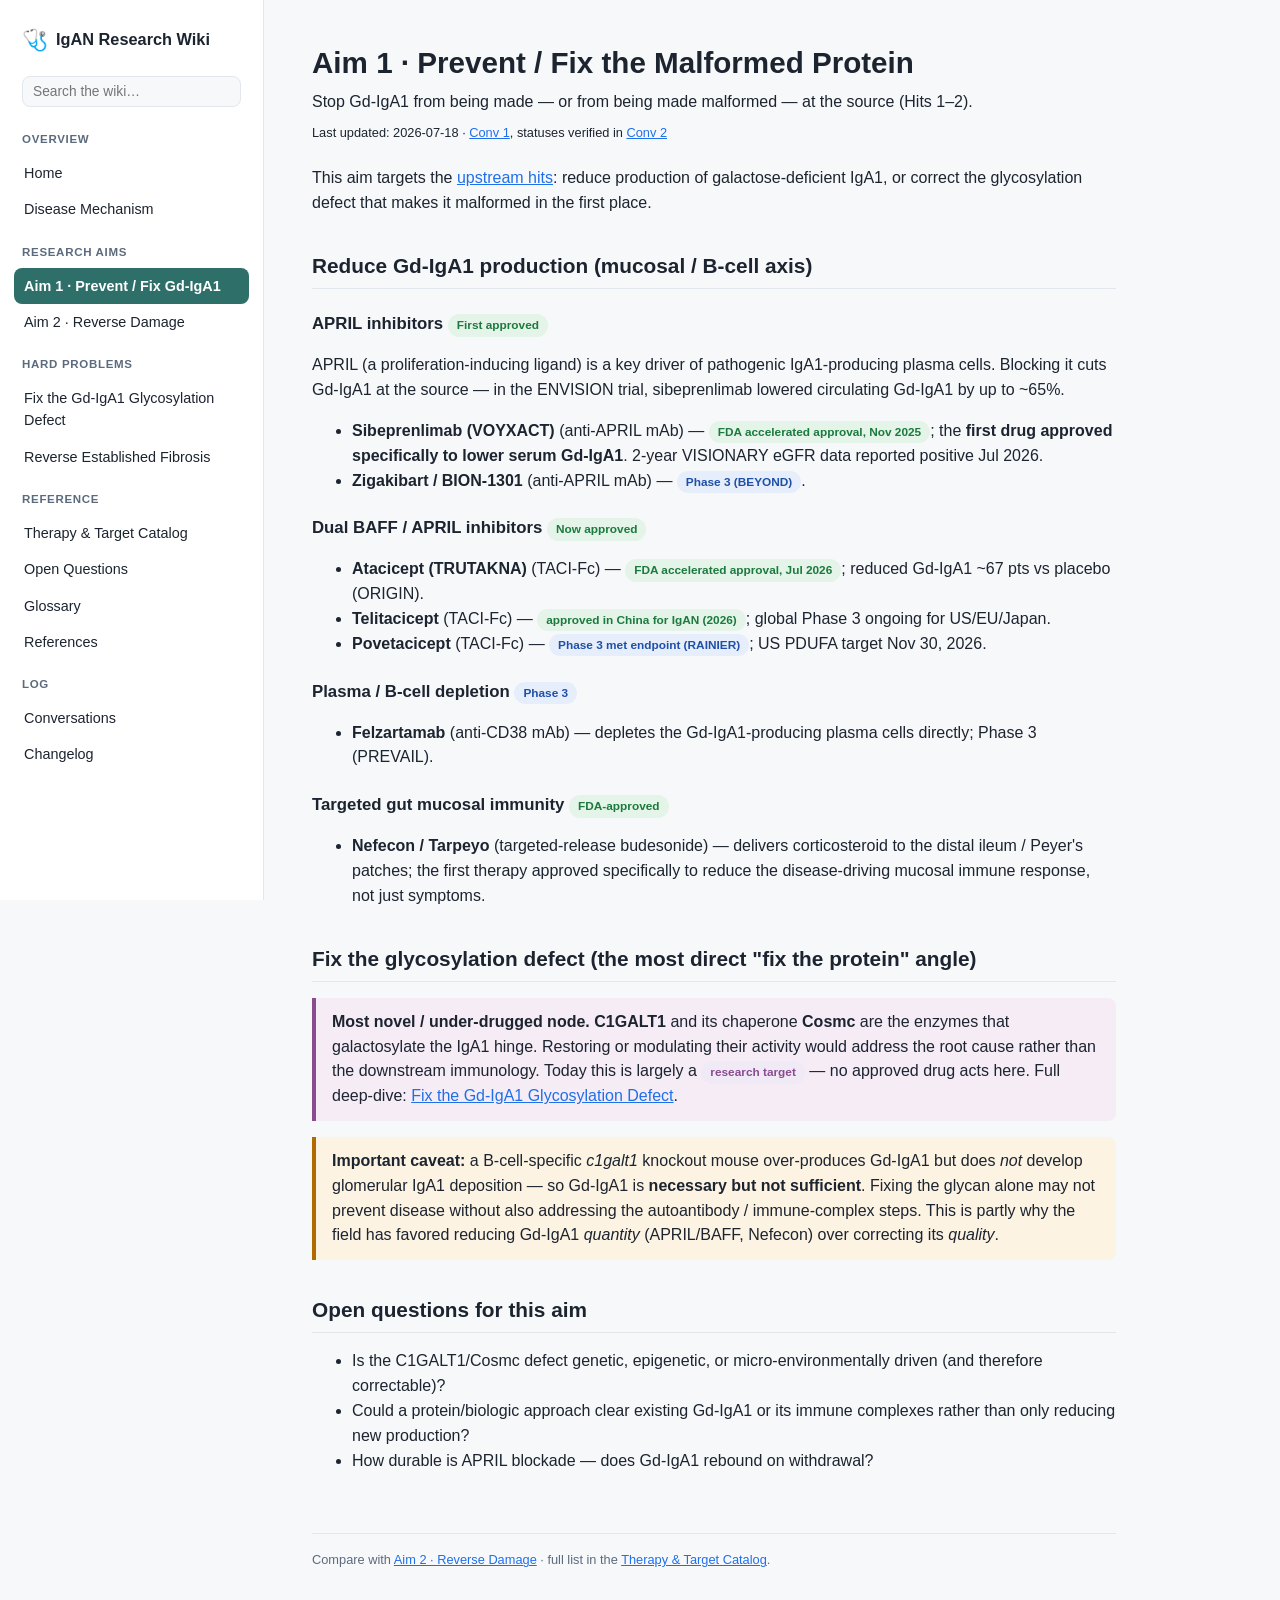
==== wiki/aim-prevention.html @ ecb84e8c "Add IgA Nephropathy Research Wiki Self-contained HTML wiki documenting project conversations on IgAN" ====
<!doctype html>
<html lang="en">
<head>
<meta charset="utf-8">
<meta name="viewport" content="width=device-width, initial-scale=1">
<title>Aim 1 · Prevent / Fix Gd-IgA1 — IgAN Research Wiki</title>
<link rel="stylesheet" href="style.css">
</head>
<body>
<nav class="sidebar"></nav>

<main class="main">
  <h1>Aim 1 · Prevent / Fix the Malformed Protein</h1>
  <p class="subtitle">Stop Gd-IgA1 from being made — or from being made malformed — at the source (Hits 1–2).</p>
  <p class="updated">Last updated: 2026-07-18 · <a href="conversations.html#c1">Conv 1</a>, statuses verified in <a href="conversations.html#c2">Conv 2</a></p>

  <p>This aim targets the <a href="mechanism.html">upstream hits</a>: reduce production of galactose-deficient
  IgA1, or correct the glycosylation defect that makes it malformed in the first place.</p>

  <h2>Reduce Gd-IgA1 production (mucosal / B-cell axis)</h2>

  <h3>APRIL inhibitors <span class="pill approved">First approved</span></h3>
  <p>APRIL (a proliferation-inducing ligand) is a key driver of pathogenic IgA1-producing plasma cells. Blocking
  it cuts Gd-IgA1 at the source — in the ENVISION trial, sibeprenlimab lowered circulating Gd-IgA1 by up to ~65%.</p>
  <ul>
    <li><strong>Sibeprenlimab (VOYXACT)</strong> (anti-APRIL mAb) —
    <span class="pill approved">FDA accelerated approval, Nov 2025</span>; the <strong>first drug approved
    specifically to lower serum Gd-IgA1</strong>. 2-year VISIONARY eGFR data reported positive Jul 2026.</li>
    <li><strong>Zigakibart / BION-1301</strong> (anti-APRIL mAb) — <span class="pill phase3">Phase 3 (BEYOND)</span>.</li>
  </ul>

  <h3>Dual BAFF / APRIL inhibitors <span class="pill approved">Now approved</span></h3>
  <ul>
    <li><strong>Atacicept (TRUTAKNA)</strong> (TACI-Fc) —
    <span class="pill approved">FDA accelerated approval, Jul 2026</span>; reduced Gd-IgA1 ~67 pts vs placebo (ORIGIN).</li>
    <li><strong>Telitacicept</strong> (TACI-Fc) — <span class="pill approved">approved in China for IgAN (2026)</span>;
    global Phase 3 ongoing for US/EU/Japan.</li>
    <li><strong>Povetacicept</strong> (TACI-Fc) — <span class="pill phase3">Phase 3 met endpoint (RAINIER)</span>;
    US PDUFA target Nov 30, 2026.</li>
  </ul>

  <h3>Plasma / B-cell depletion <span class="pill phase3">Phase 3</span></h3>
  <ul>
    <li><strong>Felzartamab</strong> (anti-CD38 mAb) — depletes the Gd-IgA1-producing plasma cells directly;
    Phase 3 (PREVAIL).</li>
  </ul>

  <h3>Targeted gut mucosal immunity <span class="pill approved">FDA-approved</span></h3>
  <ul>
    <li><strong>Nefecon / Tarpeyo</strong> (targeted-release budesonide) — delivers corticosteroid to the distal
    ileum / Peyer's patches; the first therapy approved specifically to reduce the disease-driving mucosal
    immune response, not just symptoms.</li>
  </ul>

  <h2>Fix the glycosylation defect (the most direct "fix the protein" angle)</h2>
  <div class="callout q">
    <strong>Most novel / under-drugged node.</strong> <strong>C1GALT1</strong> and its chaperone
    <strong>Cosmc</strong> are the enzymes that galactosylate the IgA1 hinge. Restoring or modulating their
    activity would address the root cause rather than the downstream immunology. Today this is largely a
    <span class="pill research">research target</span> — no approved drug acts here. Full deep-dive:
    <a href="hardproblem-glycosylation.html">Fix the Gd-IgA1 Glycosylation Defect</a>.
  </div>
  <div class="callout warn">
    <strong>Important caveat:</strong> a B-cell-specific <em>c1galt1</em> knockout mouse over-produces Gd-IgA1 but
    does <em>not</em> develop glomerular IgA1 deposition — so Gd-IgA1 is <strong>necessary but not sufficient</strong>.
    Fixing the glycan alone may not prevent disease without also addressing the autoantibody / immune-complex steps.
    This is partly why the field has favored reducing Gd-IgA1 <em>quantity</em> (APRIL/BAFF, Nefecon) over correcting
    its <em>quality</em>.
  </div>

  <h2>Open questions for this aim</h2>
  <ul>
    <li>Is the C1GALT1/Cosmc defect genetic, epigenetic, or micro-environmentally driven (and therefore
    correctable)?</li>
    <li>Could a protein/biologic approach clear existing Gd-IgA1 or its immune complexes rather than only
    reducing new production?</li>
    <li>How durable is APRIL blockade — does Gd-IgA1 rebound on withdrawal?</li>
  </ul>

  <div class="footer">Compare with <a href="aim-reversal.html">Aim 2 · Reverse Damage</a> · full list in the
  <a href="therapies.html">Therapy &amp; Target Catalog</a>.</div>
</main>
<script src="wiki.js"></script>
</body>
</html>
---- wiki/style.css ----
:root {
  --bg: #f7f8fa;
  --panel: #ffffff;
  --ink: #1c2430;
  --muted: #5b6b7d;
  --line: #e2e7ee;
  --accent: #2f6f6a;
  --accent-soft: #e6f2f0;
  --accent2: #8a4b8f;
  --warn: #b06a00;
  --link: #1f6feb;
  --code-bg: #f0f2f5;
  --radius: 10px;
  --sidebar-w: 264px;
}

* { box-sizing: border-box; }

body {
  margin: 0;
  font-family: -apple-system, BlinkMacSystemFont, "Segoe UI", Roboto, Helvetica, Arial, sans-serif;
  color: var(--ink);
  background: var(--bg);
  line-height: 1.55;
  -webkit-font-smoothing: antialiased;
}

/* Sidebar */
.sidebar {
  position: fixed;
  top: 0; left: 0; bottom: 0;
  width: var(--sidebar-w);
  background: var(--panel);
  border-right: 1px solid var(--line);
  padding: 20px 14px 40px;
  overflow-y: auto;
}
.sidebar .brand {
  font-weight: 700;
  font-size: 1.02rem;
  display: flex;
  align-items: center;
  gap: 8px;
  padding: 4px 8px 16px;
  color: var(--ink);
}
.sidebar .logo { font-size: 1.3rem; }
.sidebar .nav-section {
  font-size: 0.72rem;
  text-transform: uppercase;
  letter-spacing: 0.06em;
  color: var(--muted);
  margin: 16px 8px 6px;
  font-weight: 600;
}
.sidebar a {
  display: block;
  padding: 7px 10px;
  border-radius: 8px;
  color: var(--ink);
  text-decoration: none;
  font-size: 0.9rem;
}
.sidebar a:hover { background: var(--accent-soft); }
.sidebar a.active {
  background: var(--accent);
  color: #fff;
  font-weight: 600;
}

/* Main */
.main {
  margin-left: var(--sidebar-w);
  padding: 40px 48px 80px;
  max-width: 900px;
}
.main h1 { font-size: 1.85rem; margin: 0 0 4px; }
.main h2 {
  font-size: 1.3rem;
  margin: 34px 0 10px;
  padding-bottom: 6px;
  border-bottom: 1px solid var(--line);
}
.main h3 { font-size: 1.05rem; margin: 22px 0 6px; }
.main p, .main li { color: var(--ink); }
.subtitle { color: var(--muted); font-size: 1rem; margin: 0 0 8px; }
.updated { color: var(--muted); font-size: 0.8rem; margin: 0 0 24px; }

a { color: var(--link); }
code {
  background: var(--code-bg);
  padding: 1px 5px;
  border-radius: 5px;
  font-size: 0.88em;
}

/* Cards on home */
.cards { display: grid; grid-template-columns: repeat(auto-fill, minmax(240px, 1fr)); gap: 14px; margin: 18px 0; }
.card {
  display: block;
  background: var(--panel);
  border: 1px solid var(--line);
  border-radius: var(--radius);
  padding: 16px 18px;
  text-decoration: none;
  color: var(--ink);
  transition: border-color .15s, transform .15s;
}
.card:hover { border-color: var(--accent); transform: translateY(-2px); }
.card .card-title { font-weight: 700; margin-bottom: 4px; }
.card .card-desc { color: var(--muted); font-size: 0.85rem; }

/* Callouts */
.callout {
  border-left: 4px solid var(--accent);
  background: var(--accent-soft);
  padding: 12px 16px;
  border-radius: 0 8px 8px 0;
  margin: 16px 0;
}
.callout.q { border-left-color: var(--accent2); background: #f5ecf6; }
.callout.warn { border-left-color: var(--warn); background: #fdf3e3; }

/* Tables */
table { border-collapse: collapse; width: 100%; margin: 16px 0; font-size: 0.9rem; }
th, td { text-align: left; padding: 9px 12px; border-bottom: 1px solid var(--line); vertical-align: top; }
th { background: var(--accent-soft); font-weight: 600; }
tr:hover td { background: #fafbfc; }

/* Tags / pills */
.pill {
  display: inline-block;
  font-size: 0.74rem;
  padding: 2px 9px;
  border-radius: 20px;
  background: var(--accent-soft);
  color: var(--accent);
  font-weight: 600;
  white-space: nowrap;
}
.pill.approved { background: #e4f4e8; color: #1c7a3e; }
.pill.phase3 { background: #e6eefc; color: #1f4fa8; }
.pill.phase2 { background: #fdf3e3; color: var(--warn); }
.pill.research { background: #f0eaf6; color: var(--accent2); }
.pill.discontinued { background: #fbe4e4; color: #a12a2a; }

/* Conversation log */
.conv {
  background: var(--panel);
  border: 1px solid var(--line);
  border-radius: var(--radius);
  padding: 18px 20px;
  margin: 16px 0;
}
.conv .date { color: var(--muted); font-size: 0.82rem; font-weight: 600; }
.conv h3 { margin: 2px 0 8px; }
.tag-row { margin-top: 10px; display: flex; flex-wrap: wrap; gap: 6px; }

.footer { margin-top: 60px; padding-top: 16px; border-top: 1px solid var(--line); color: var(--muted); font-size: 0.8rem; }

/* Sidebar search */
.search-box { padding: 4px 8px 8px; }
.search-box input {
  width: 100%;
  padding: 7px 10px;
  border: 1px solid var(--line);
  border-radius: 8px;
  font-size: 0.86rem;
  background: var(--bg);
  color: var(--ink);
}
.search-box input:focus { outline: 2px solid var(--accent-soft); border-color: var(--accent); }

/* Search results page */
.search-result {
  display: block;
  background: var(--panel);
  border: 1px solid var(--line);
  border-radius: var(--radius);
  padding: 14px 16px;
  margin: 10px 0;
  text-decoration: none;
  color: var(--ink);
}
.search-result:hover { border-color: var(--accent); }
.search-result .sr-title { font-weight: 700; color: var(--accent); }
.search-result .sr-url { font-size: 0.76rem; color: var(--muted); }
.search-result .sr-text { font-size: 0.88rem; color: var(--ink); margin-top: 4px; }
.search-result mark { background: #fff2ac; padding: 0 2px; border-radius: 3px; }
.search-meta { color: var(--muted); font-size: 0.88rem; margin: 8px 0 18px; }

/* Changelog */
.change {
  border-left: 3px solid var(--line);
  padding: 4px 0 4px 16px;
  margin: 6px 0;
}
.change .date { color: var(--muted); font-size: 0.8rem; font-weight: 600; }

@media (max-width: 780px) {
  .sidebar { position: static; width: auto; border-right: none; border-bottom: 1px solid var(--line); }
  .main { margin-left: 0; padding: 24px; }
}
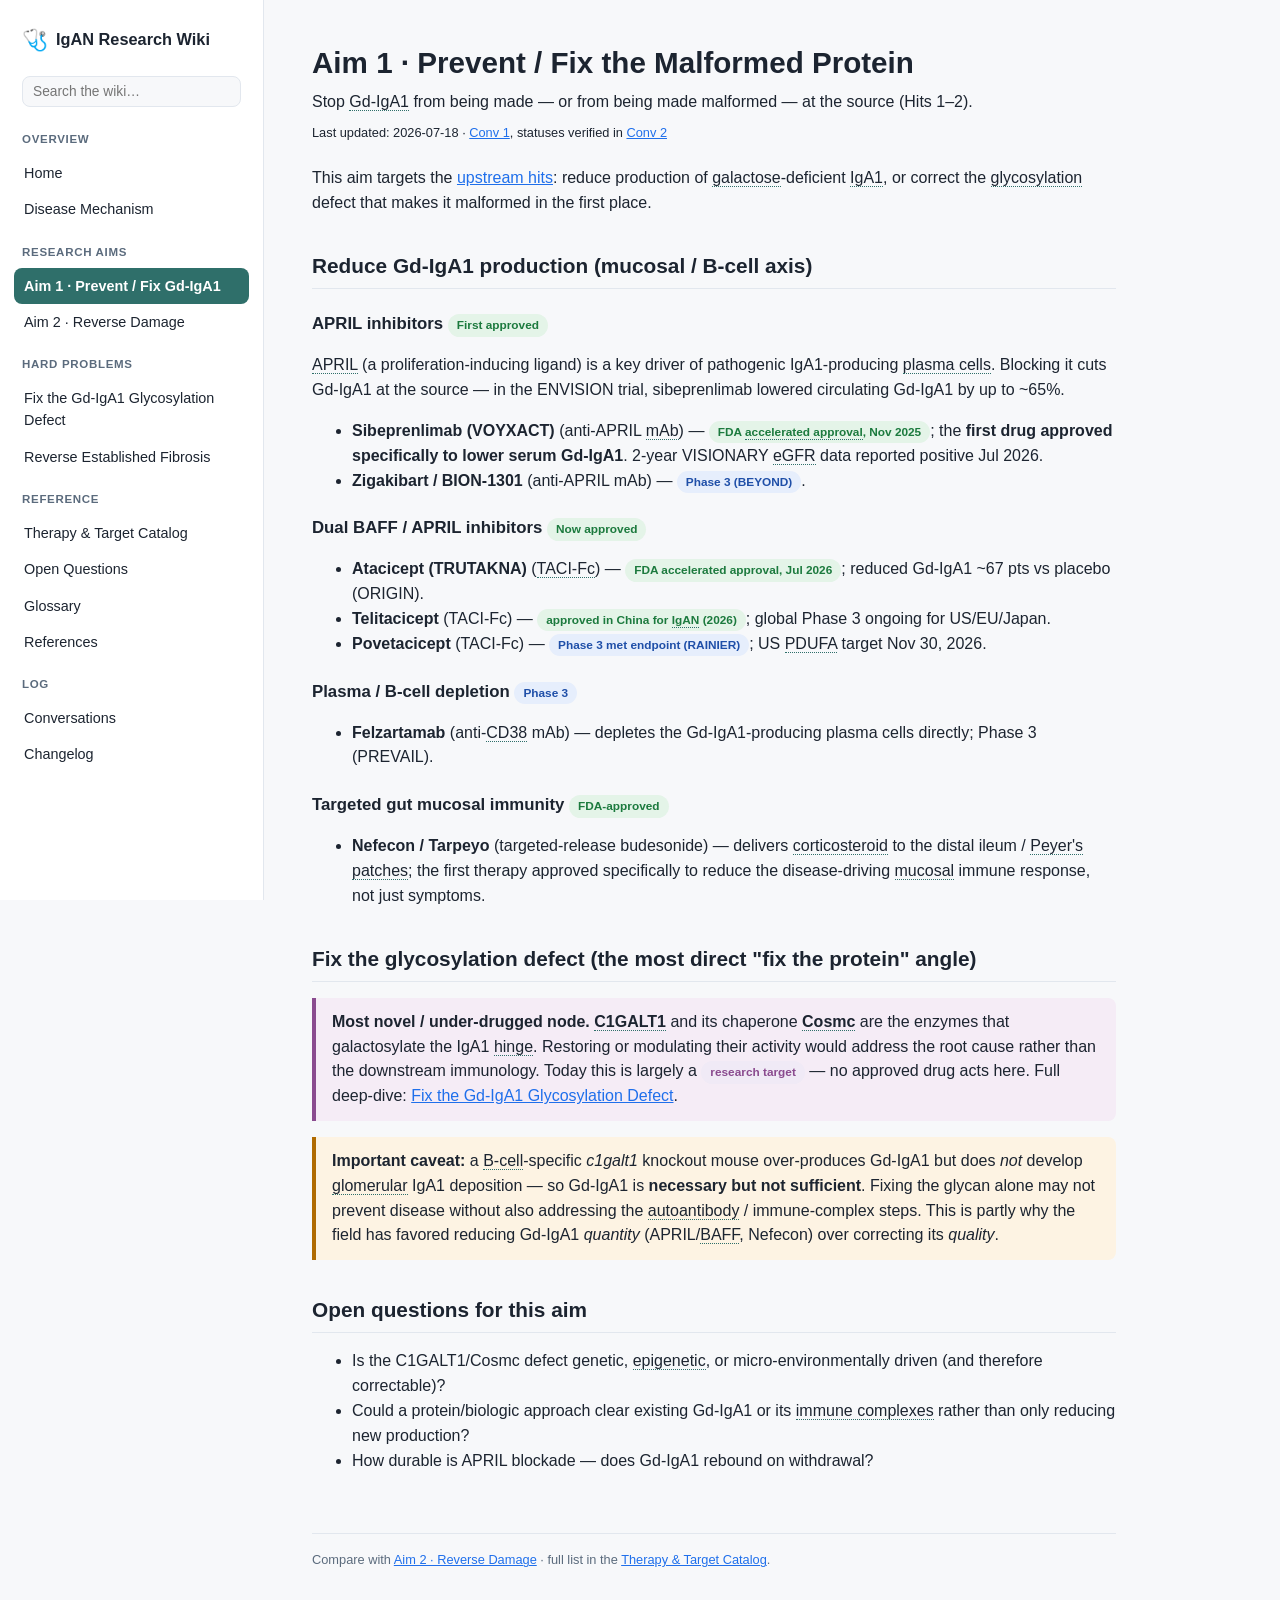
==== commit 86a48621: "Add data-driven glossary with cross-page auto-linking and search - glossary-data.js: ~70 plain-langu" ====
--- a/wiki/aim-prevention.html
+++ b/wiki/aim-prevention.html
@@ -81,5 +81,7 @@
   <a href="therapies.html">Therapy &amp; Target Catalog</a>.</div>
 </main>
 <script src="wiki.js"></script>
+<script src="glossary-data.js"></script>
+<script src="glossary.js"></script>
 </body>
 </html>
--- a/wiki/style.css
+++ b/wiki/style.css
@@ -189,6 +189,30 @@
 .search-result mark { background: #fff2ac; padding: 0 2px; border-radius: 3px; }
 .search-meta { color: var(--muted); font-size: 0.88rem; margin: 8px 0 18px; }
 
+/* Glossary auto-links (on content pages) */
+.glossary-link {
+  color: inherit;
+  text-decoration: none;
+  border-bottom: 1px dotted var(--accent);
+  cursor: help;
+}
+.glossary-link:hover { background: var(--accent-soft); border-bottom-style: solid; }
+
+/* Glossary page */
+.gloss-entry {
+  background: var(--panel);
+  border: 1px solid var(--line);
+  border-radius: var(--radius);
+  padding: 12px 16px;
+  margin: 10px 0;
+  scroll-margin-top: 20px;
+}
+.gloss-term { font-weight: 700; color: var(--accent); font-size: 1.02rem; }
+.gloss-aliases { display: block; font-size: 0.78rem; color: var(--muted); margin-top: 2px; }
+.gloss-def { margin-top: 6px; }
+.gloss-entry mark { background: #fff2ac; padding: 0 2px; border-radius: 3px; }
+.gloss-flash { border-color: var(--accent); box-shadow: 0 0 0 3px var(--accent-soft); }
+
 /* Changelog */
 .change {
   border-left: 3px solid var(--line);
